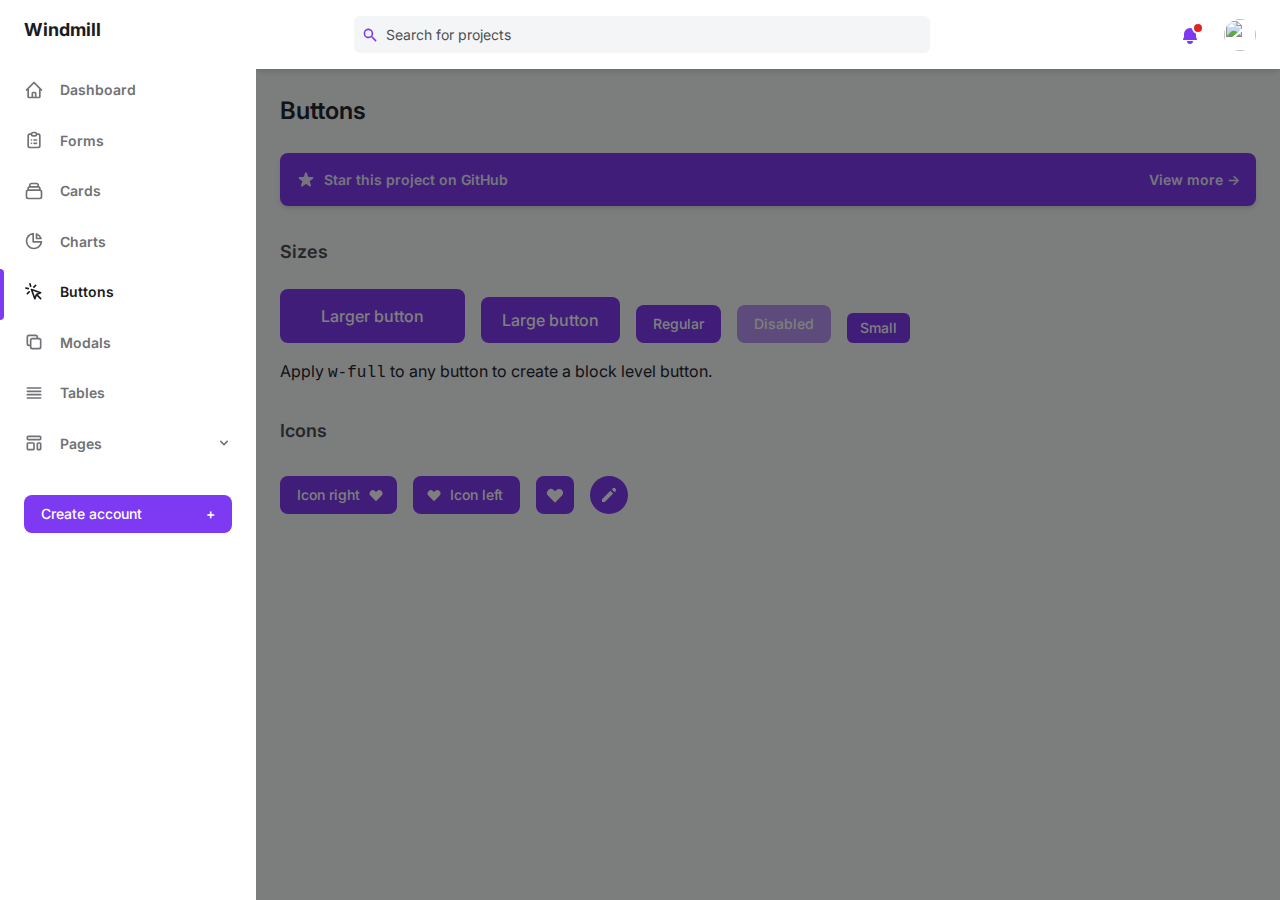
==== buttons.html @ d5152265 "adicionando template 2ª plataforma" ====
<!DOCTYPE html>
<html :class="{ 'theme-dark': dark }" x-data="data()" lang="en">
  <head>
    <meta charset="UTF-8" />
    <meta name="viewport" content="width=device-width, initial-scale=1.0" />
    <title>Buttons - Windmill Dashboard</title>
    <link
      href="https://fonts.googleapis.com/css2?family=Inter:wght@400;500;600;700;800&display=swap"
      rel="stylesheet"
    />
    <link rel="stylesheet" href="./assets/css/tailwind.output.css" />
    <script
      src="https://cdn.jsdelivr.net/gh/alpinejs/alpine@v2.x.x/dist/alpine.min.js"
      defer
    ></script>
    <script src="./assets/js/init-alpine.js"></script>
  </head>
  <body>
    <div
      class="flex h-screen bg-gray-50 dark:bg-gray-900"
      :class="{ 'overflow-hidden': isSideMenuOpen}"
    >
      <!-- Desktop sidebar -->
      <aside
        class="z-20 flex-shrink-0 hidden w-64 overflow-y-auto bg-white dark:bg-gray-800 md:block"
      >
        <div class="py-4 text-gray-500 dark:text-gray-400">
          <a
            class="ml-6 text-lg font-bold text-gray-800 dark:text-gray-200"
            href="#"
          >
            Windmill
          </a>
          <ul class="mt-6">
            <li class="relative px-6 py-3">
              <a
                class="inline-flex items-center w-full text-sm font-semibold transition-colors duration-150 hover:text-gray-800 dark:hover:text-gray-200"
                href="index.html"
              >
                <svg
                  class="w-5 h-5"
                  aria-hidden="true"
                  fill="none"
                  stroke-linecap="round"
                  stroke-linejoin="round"
                  stroke-width="2"
                  viewBox="0 0 24 24"
                  stroke="currentColor"
                >
                  <path
                    d="M3 12l2-2m0 0l7-7 7 7M5 10v10a1 1 0 001 1h3m10-11l2 2m-2-2v10a1 1 0 01-1 1h-3m-6 0a1 1 0 001-1v-4a1 1 0 011-1h2a1 1 0 011 1v4a1 1 0 001 1m-6 0h6"
                  ></path>
                </svg>
                <span class="ml-4">Dashboard</span>
              </a>
            </li>
          </ul>
          <ul>
            <li class="relative px-6 py-3">
              <a
                class="inline-flex items-center w-full text-sm font-semibold transition-colors duration-150 hover:text-gray-800 dark:hover:text-gray-200"
                href="forms.html"
              >
                <svg
                  class="w-5 h-5"
                  aria-hidden="true"
                  fill="none"
                  stroke-linecap="round"
                  stroke-linejoin="round"
                  stroke-width="2"
                  viewBox="0 0 24 24"
                  stroke="currentColor"
                >
                  <path
                    d="M9 5H7a2 2 0 00-2 2v12a2 2 0 002 2h10a2 2 0 002-2V7a2 2 0 00-2-2h-2M9 5a2 2 0 002 2h2a2 2 0 002-2M9 5a2 2 0 012-2h2a2 2 0 012 2m-3 7h3m-3 4h3m-6-4h.01M9 16h.01"
                  ></path>
                </svg>
                <span class="ml-4">Forms</span>
              </a>
            </li>
            <li class="relative px-6 py-3">
              <a
                class="inline-flex items-center w-full text-sm font-semibold transition-colors duration-150 hover:text-gray-800 dark:hover:text-gray-200"
                href="cards.html"
              >
                <svg
                  class="w-5 h-5"
                  aria-hidden="true"
                  fill="none"
                  stroke-linecap="round"
                  stroke-linejoin="round"
                  stroke-width="2"
                  viewBox="0 0 24 24"
                  stroke="currentColor"
                >
                  <path
                    d="M19 11H5m14 0a2 2 0 012 2v6a2 2 0 01-2 2H5a2 2 0 01-2-2v-6a2 2 0 012-2m14 0V9a2 2 0 00-2-2M5 11V9a2 2 0 012-2m0 0V5a2 2 0 012-2h6a2 2 0 012 2v2M7 7h10"
                  ></path>
                </svg>
                <span class="ml-4">Cards</span>
              </a>
            </li>
            <li class="relative px-6 py-3">
              <a
                class="inline-flex items-center w-full text-sm font-semibold transition-colors duration-150 hover:text-gray-800 dark:hover:text-gray-200"
                href="charts.html"
              >
                <svg
                  class="w-5 h-5"
                  aria-hidden="true"
                  fill="none"
                  stroke-linecap="round"
                  stroke-linejoin="round"
                  stroke-width="2"
                  viewBox="0 0 24 24"
                  stroke="currentColor"
                >
                  <path
                    d="M11 3.055A9.001 9.001 0 1020.945 13H11V3.055z"
                  ></path>
                  <path d="M20.488 9H15V3.512A9.025 9.025 0 0120.488 9z"></path>
                </svg>
                <span class="ml-4">Charts</span>
              </a>
            </li>
            <li class="relative px-6 py-3">
              <span
                class="absolute inset-y-0 left-0 w-1 bg-purple-600 rounded-tr-lg rounded-br-lg"
                aria-hidden="true"
              ></span>
              <a
                class="inline-flex items-center w-full text-sm font-semibold text-gray-800 transition-colors duration-150 hover:text-gray-800 dark:hover:text-gray-200 dark:text-gray-100"
                href="buttons.html"
              >
                <svg
                  class="w-5 h-5"
                  aria-hidden="true"
                  fill="none"
                  stroke-linecap="round"
                  stroke-linejoin="round"
                  stroke-width="2"
                  viewBox="0 0 24 24"
                  stroke="currentColor"
                >
                  <path
                    d="M15 15l-2 5L9 9l11 4-5 2zm0 0l5 5M7.188 2.239l.777 2.897M5.136 7.965l-2.898-.777M13.95 4.05l-2.122 2.122m-5.657 5.656l-2.12 2.122"
                  ></path>
                </svg>
                <span class="ml-4">Buttons</span>
              </a>
            </li>
            <li class="relative px-6 py-3">
              <a
                class="inline-flex items-center w-full text-sm font-semibold transition-colors duration-150 hover:text-gray-800 dark:hover:text-gray-200"
                href="modals.html"
              >
                <svg
                  class="w-5 h-5"
                  aria-hidden="true"
                  fill="none"
                  stroke-linecap="round"
                  stroke-linejoin="round"
                  stroke-width="2"
                  viewBox="0 0 24 24"
                  stroke="currentColor"
                >
                  <path
                    d="M8 16H6a2 2 0 01-2-2V6a2 2 0 012-2h8a2 2 0 012 2v2m-6 12h8a2 2 0 002-2v-8a2 2 0 00-2-2h-8a2 2 0 00-2 2v8a2 2 0 002 2z"
                  ></path>
                </svg>
                <span class="ml-4">Modals</span>
              </a>
            </li>
            <li class="relative px-6 py-3">
              <a
                class="inline-flex items-center w-full text-sm font-semibold transition-colors duration-150 hover:text-gray-800 dark:hover:text-gray-200"
                href="tables.html"
              >
                <svg
                  class="w-5 h-5"
                  aria-hidden="true"
                  fill="none"
                  stroke-linecap="round"
                  stroke-linejoin="round"
                  stroke-width="2"
                  viewBox="0 0 24 24"
                  stroke="currentColor"
                >
                  <path d="M4 6h16M4 10h16M4 14h16M4 18h16"></path>
                </svg>
                <span class="ml-4">Tables</span>
              </a>
            </li>
            <li class="relative px-6 py-3">
              <button
                class="inline-flex items-center justify-between w-full text-sm font-semibold transition-colors duration-150 hover:text-gray-800 dark:hover:text-gray-200"
                @click="togglePagesMenu"
                aria-haspopup="true"
              >
                <span class="inline-flex items-center">
                  <svg
                    class="w-5 h-5"
                    aria-hidden="true"
                    fill="none"
                    stroke-linecap="round"
                    stroke-linejoin="round"
                    stroke-width="2"
                    viewBox="0 0 24 24"
                    stroke="currentColor"
                  >
                    <path
                      d="M4 5a1 1 0 011-1h14a1 1 0 011 1v2a1 1 0 01-1 1H5a1 1 0 01-1-1V5zM4 13a1 1 0 011-1h6a1 1 0 011 1v6a1 1 0 01-1 1H5a1 1 0 01-1-1v-6zM16 13a1 1 0 011-1h2a1 1 0 011 1v6a1 1 0 01-1 1h-2a1 1 0 01-1-1v-6z"
                    ></path>
                  </svg>
                  <span class="ml-4">Pages</span>
                </span>
                <svg
                  class="w-4 h-4"
                  aria-hidden="true"
                  fill="currentColor"
                  viewBox="0 0 20 20"
                >
                  <path
                    fill-rule="evenodd"
                    d="M5.293 7.293a1 1 0 011.414 0L10 10.586l3.293-3.293a1 1 0 111.414 1.414l-4 4a1 1 0 01-1.414 0l-4-4a1 1 0 010-1.414z"
                    clip-rule="evenodd"
                  ></path>
                </svg>
              </button>
              <template x-if="isPagesMenuOpen">
                <ul
                  x-transition:enter="transition-all ease-in-out duration-300"
                  x-transition:enter-start="opacity-25 max-h-0"
                  x-transition:enter-end="opacity-100 max-h-xl"
                  x-transition:leave="transition-all ease-in-out duration-300"
                  x-transition:leave-start="opacity-100 max-h-xl"
                  x-transition:leave-end="opacity-0 max-h-0"
                  class="p-2 mt-2 space-y-2 overflow-hidden text-sm font-medium text-gray-500 rounded-md shadow-inner bg-gray-50 dark:text-gray-400 dark:bg-gray-900"
                  aria-label="submenu"
                >
                  <li
                    class="px-2 py-1 transition-colors duration-150 hover:text-gray-800 dark:hover:text-gray-200"
                  >
                    <a class="w-full" href="pages/login.html">Login</a>
                  </li>
                  <li
                    class="px-2 py-1 transition-colors duration-150 hover:text-gray-800 dark:hover:text-gray-200"
                  >
                    <a class="w-full" href="pages/create-account.html">
                      Create account
                    </a>
                  </li>
                  <li
                    class="px-2 py-1 transition-colors duration-150 hover:text-gray-800 dark:hover:text-gray-200"
                  >
                    <a class="w-full" href="pages/forgot-password.html">
                      Forgot password
                    </a>
                  </li>
                  <li
                    class="px-2 py-1 transition-colors duration-150 hover:text-gray-800 dark:hover:text-gray-200"
                  >
                    <a class="w-full" href="pages/404.html">404</a>
                  </li>
                  <li
                    class="px-2 py-1 transition-colors duration-150 hover:text-gray-800 dark:hover:text-gray-200"
                  >
                    <a class="w-full" href="pages/blank.html">Blank</a>
                  </li>
                </ul>
              </template>
            </li>
          </ul>
          <div class="px-6 my-6">
            <button
              class="flex items-center justify-between w-full px-4 py-2 text-sm font-medium leading-5 text-white transition-colors duration-150 bg-purple-600 border border-transparent rounded-lg active:bg-purple-600 hover:bg-purple-700 focus:outline-none focus:shadow-outline-purple"
            >
              Create account
              <span class="ml-2" aria-hidden="true">+</span>
            </button>
          </div>
        </div>
      </aside>
      <!-- Mobile sidebar -->
      <!-- Backdrop -->
      <div
        x-show="isSideMenuOpen"
        x-transition:enter="transition ease-in-out duration-150"
        x-transition:enter-start="opacity-0"
        x-transition:enter-end="opacity-100"
        x-transition:leave="transition ease-in-out duration-150"
        x-transition:leave-start="opacity-100"
        x-transition:leave-end="opacity-0"
        class="fixed inset-0 z-10 flex items-end bg-black bg-opacity-50 sm:items-center sm:justify-center"
      ></div>
      <aside
        class="fixed inset-y-0 z-20 flex-shrink-0 w-64 mt-16 overflow-y-auto bg-white dark:bg-gray-800 md:hidden"
        x-show="isSideMenuOpen"
        x-transition:enter="transition ease-in-out duration-150"
        x-transition:enter-start="opacity-0 transform -translate-x-20"
        x-transition:enter-end="opacity-100"
        x-transition:leave="transition ease-in-out duration-150"
        x-transition:leave-start="opacity-100"
        x-transition:leave-end="opacity-0 transform -translate-x-20"
        @click.away="closeSideMenu"
        @keydown.escape="closeSideMenu"
      >
        <div class="py-4 text-gray-500 dark:text-gray-400">
          <a
            class="ml-6 text-lg font-bold text-gray-800 dark:text-gray-200"
            href="#"
          >
            Windmill
          </a>
          <ul class="mt-6">
            <li class="relative px-6 py-3">
              <a
                class="inline-flex items-center w-full text-sm font-semibold transition-colors duration-150 hover:text-gray-800 dark:hover:text-gray-200"
                href="index.html"
              >
                <svg
                  class="w-5 h-5"
                  aria-hidden="true"
                  fill="none"
                  stroke-linecap="round"
                  stroke-linejoin="round"
                  stroke-width="2"
                  viewBox="0 0 24 24"
                  stroke="currentColor"
                >
                  <path
                    d="M3 12l2-2m0 0l7-7 7 7M5 10v10a1 1 0 001 1h3m10-11l2 2m-2-2v10a1 1 0 01-1 1h-3m-6 0a1 1 0 001-1v-4a1 1 0 011-1h2a1 1 0 011 1v4a1 1 0 001 1m-6 0h6"
                  ></path>
                </svg>
                <span class="ml-4">Dashboard</span>
              </a>
            </li>
          </ul>
          <ul>
            <li class="relative px-6 py-3">
              <a
                class="inline-flex items-center w-full text-sm font-semibold transition-colors duration-150 hover:text-gray-800 dark:hover:text-gray-200"
                href="forms.html"
              >
                <svg
                  class="w-5 h-5"
                  aria-hidden="true"
                  fill="none"
                  stroke-linecap="round"
                  stroke-linejoin="round"
                  stroke-width="2"
                  viewBox="0 0 24 24"
                  stroke="currentColor"
                >
                  <path
                    d="M9 5H7a2 2 0 00-2 2v12a2 2 0 002 2h10a2 2 0 002-2V7a2 2 0 00-2-2h-2M9 5a2 2 0 002 2h2a2 2 0 002-2M9 5a2 2 0 012-2h2a2 2 0 012 2m-3 7h3m-3 4h3m-6-4h.01M9 16h.01"
                  ></path>
                </svg>
                <span class="ml-4">Forms</span>
              </a>
            </li>
            <li class="relative px-6 py-3">
              <a
                class="inline-flex items-center w-full text-sm font-semibold transition-colors duration-150 hover:text-gray-800 dark:hover:text-gray-200"
                href="cards.html"
              >
                <svg
                  class="w-5 h-5"
                  aria-hidden="true"
                  fill="none"
                  stroke-linecap="round"
                  stroke-linejoin="round"
                  stroke-width="2"
                  viewBox="0 0 24 24"
                  stroke="currentColor"
                >
                  <path
                    d="M19 11H5m14 0a2 2 0 012 2v6a2 2 0 01-2 2H5a2 2 0 01-2-2v-6a2 2 0 012-2m14 0V9a2 2 0 00-2-2M5 11V9a2 2 0 012-2m0 0V5a2 2 0 012-2h6a2 2 0 012 2v2M7 7h10"
                  ></path>
                </svg>
                <span class="ml-4">Cards</span>
              </a>
            </li>
            <li class="relative px-6 py-3">
              <a
                class="inline-flex items-center w-full text-sm font-semibold transition-colors duration-150 hover:text-gray-800 dark:hover:text-gray-200"
                href="charts.html"
              >
                <svg
                  class="w-5 h-5"
                  aria-hidden="true"
                  fill="none"
                  stroke-linecap="round"
                  stroke-linejoin="round"
                  stroke-width="2"
                  viewBox="0 0 24 24"
                  stroke="currentColor"
                >
                  <path
                    d="M11 3.055A9.001 9.001 0 1020.945 13H11V3.055z"
                  ></path>
                  <path d="M20.488 9H15V3.512A9.025 9.025 0 0120.488 9z"></path>
                </svg>
                <span class="ml-4">Charts</span>
              </a>
            </li>
            <li class="relative px-6 py-3">
              <span
                class="absolute inset-y-0 left-0 w-1 bg-purple-600 rounded-tr-lg rounded-br-lg"
                aria-hidden="true"
              ></span>
              <a
                class="inline-flex items-center w-full text-sm font-semibold text-gray-800 transition-colors duration-150 hover:text-gray-800 dark:hover:text-gray-200 dark:text-gray-100"
                href="buttons.html"
              >
                <svg
                  class="w-5 h-5"
                  aria-hidden="true"
                  fill="none"
                  stroke-linecap="round"
                  stroke-linejoin="round"
                  stroke-width="2"
                  viewBox="0 0 24 24"
                  stroke="currentColor"
                >
                  <path
                    d="M15 15l-2 5L9 9l11 4-5 2zm0 0l5 5M7.188 2.239l.777 2.897M5.136 7.965l-2.898-.777M13.95 4.05l-2.122 2.122m-5.657 5.656l-2.12 2.122"
                  ></path>
                </svg>
                <span class="ml-4">Buttons</span>
              </a>
            </li>
            <li class="relative px-6 py-3">
              <a
                class="inline-flex items-center w-full text-sm font-semibold transition-colors duration-150 hover:text-gray-800 dark:hover:text-gray-200"
                href="modals.html"
              >
                <svg
                  class="w-5 h-5"
                  aria-hidden="true"
                  fill="none"
                  stroke-linecap="round"
                  stroke-linejoin="round"
                  stroke-width="2"
                  viewBox="0 0 24 24"
                  stroke="currentColor"
                >
                  <path
                    d="M8 16H6a2 2 0 01-2-2V6a2 2 0 012-2h8a2 2 0 012 2v2m-6 12h8a2 2 0 002-2v-8a2 2 0 00-2-2h-8a2 2 0 00-2 2v8a2 2 0 002 2z"
                  ></path>
                </svg>
                <span class="ml-4">Modals</span>
              </a>
            </li>
            <li class="relative px-6 py-3">
              <a
                class="inline-flex items-center w-full text-sm font-semibold transition-colors duration-150 hover:text-gray-800 dark:hover:text-gray-200"
                href="tables.html"
              >
                <svg
                  class="w-5 h-5"
                  aria-hidden="true"
                  fill="none"
                  stroke-linecap="round"
                  stroke-linejoin="round"
                  stroke-width="2"
                  viewBox="0 0 24 24"
                  stroke="currentColor"
                >
                  <path d="M4 6h16M4 10h16M4 14h16M4 18h16"></path>
                </svg>
                <span class="ml-4">Tables</span>
              </a>
            </li>
            <li class="relative px-6 py-3">
              <button
                class="inline-flex items-center justify-between w-full text-sm font-semibold transition-colors duration-150 hover:text-gray-800 dark:hover:text-gray-200"
                @click="togglePagesMenu"
                aria-haspopup="true"
              >
                <span class="inline-flex items-center">
                  <svg
                    class="w-5 h-5"
                    aria-hidden="true"
                    fill="none"
                    stroke-linecap="round"
                    stroke-linejoin="round"
                    stroke-width="2"
                    viewBox="0 0 24 24"
                    stroke="currentColor"
                  >
                    <path
                      d="M4 5a1 1 0 011-1h14a1 1 0 011 1v2a1 1 0 01-1 1H5a1 1 0 01-1-1V5zM4 13a1 1 0 011-1h6a1 1 0 011 1v6a1 1 0 01-1 1H5a1 1 0 01-1-1v-6zM16 13a1 1 0 011-1h2a1 1 0 011 1v6a1 1 0 01-1 1h-2a1 1 0 01-1-1v-6z"
                    ></path>
                  </svg>
                  <span class="ml-4">Pages</span>
                </span>
                <svg
                  class="w-4 h-4"
                  aria-hidden="true"
                  fill="currentColor"
                  viewBox="0 0 20 20"
                >
                  <path
                    fill-rule="evenodd"
                    d="M5.293 7.293a1 1 0 011.414 0L10 10.586l3.293-3.293a1 1 0 111.414 1.414l-4 4a1 1 0 01-1.414 0l-4-4a1 1 0 010-1.414z"
                    clip-rule="evenodd"
                  ></path>
                </svg>
              </button>
              <template x-if="isPagesMenuOpen">
                <ul
                  x-transition:enter="transition-all ease-in-out duration-300"
                  x-transition:enter-start="opacity-25 max-h-0"
                  x-transition:enter-end="opacity-100 max-h-xl"
                  x-transition:leave="transition-all ease-in-out duration-300"
                  x-transition:leave-start="opacity-100 max-h-xl"
                  x-transition:leave-end="opacity-0 max-h-0"
                  class="p-2 mt-2 space-y-2 overflow-hidden text-sm font-medium text-gray-500 rounded-md shadow-inner bg-gray-50 dark:text-gray-400 dark:bg-gray-900"
                  aria-label="submenu"
                >
                  <li
                    class="px-2 py-1 transition-colors duration-150 hover:text-gray-800 dark:hover:text-gray-200"
                  >
                    <a class="w-full" href="pages/login.html">Login</a>
                  </li>
                  <li
                    class="px-2 py-1 transition-colors duration-150 hover:text-gray-800 dark:hover:text-gray-200"
                  >
                    <a class="w-full" href="pages/create-account.html">
                      Create account
                    </a>
                  </li>
                  <li
                    class="px-2 py-1 transition-colors duration-150 hover:text-gray-800 dark:hover:text-gray-200"
                  >
                    <a class="w-full" href="pages/forgot-password.html">
                      Forgot password
                    </a>
                  </li>
                  <li
                    class="px-2 py-1 transition-colors duration-150 hover:text-gray-800 dark:hover:text-gray-200"
                  >
                    <a class="w-full" href="pages/404.html">404</a>
                  </li>
                  <li
                    class="px-2 py-1 transition-colors duration-150 hover:text-gray-800 dark:hover:text-gray-200"
                  >
                    <a class="w-full" href="pages/blank.html">Blank</a>
                  </li>
                </ul>
              </template>
            </li>
          </ul>
          <div class="px-6 my-6">
            <button
              class="flex items-center justify-between px-4 py-2 text-sm font-medium leading-5 text-white transition-colors duration-150 bg-purple-600 border border-transparent rounded-lg active:bg-purple-600 hover:bg-purple-700 focus:outline-none focus:shadow-outline-purple"
            >
              Create account
              <span class="ml-2" aria-hidden="true">+</span>
            </button>
          </div>
        </div>
      </aside>
      <div class="flex flex-col flex-1">
        <header class="z-10 py-4 bg-white shadow-md dark:bg-gray-800">
          <div
            class="container flex items-center justify-between h-full px-6 mx-auto text-purple-600 dark:text-purple-300"
          >
            <!-- Mobile hamburger -->
            <button
              class="p-1 mr-5 -ml-1 rounded-md md:hidden focus:outline-none focus:shadow-outline-purple"
              @click="toggleSideMenu"
              aria-label="Menu"
            >
              <svg
                class="w-6 h-6"
                aria-hidden="true"
                fill="currentColor"
                viewBox="0 0 20 20"
              >
                <path
                  fill-rule="evenodd"
                  d="M3 5a1 1 0 011-1h12a1 1 0 110 2H4a1 1 0 01-1-1zM3 10a1 1 0 011-1h12a1 1 0 110 2H4a1 1 0 01-1-1zM3 15a1 1 0 011-1h12a1 1 0 110 2H4a1 1 0 01-1-1z"
                  clip-rule="evenodd"
                ></path>
              </svg>
            </button>
            <!-- Search input -->
            <div class="flex justify-center flex-1 lg:mr-32">
              <div
                class="relative w-full max-w-xl mr-6 focus-within:text-purple-500"
              >
                <div class="absolute inset-y-0 flex items-center pl-2">
                  <svg
                    class="w-4 h-4"
                    aria-hidden="true"
                    fill="currentColor"
                    viewBox="0 0 20 20"
                  >
                    <path
                      fill-rule="evenodd"
                      d="M8 4a4 4 0 100 8 4 4 0 000-8zM2 8a6 6 0 1110.89 3.476l4.817 4.817a1 1 0 01-1.414 1.414l-4.816-4.816A6 6 0 012 8z"
                      clip-rule="evenodd"
                    ></path>
                  </svg>
                </div>
                <input
                  class="w-full pl-8 pr-2 text-sm text-gray-700 placeholder-gray-600 bg-gray-100 border-0 rounded-md dark:placeholder-gray-500 dark:focus:shadow-outline-gray dark:focus:placeholder-gray-600 dark:bg-gray-700 dark:text-gray-200 focus:placeholder-gray-500 focus:bg-white focus:border-purple-300 focus:outline-none focus:shadow-outline-purple form-input"
                  type="text"
                  placeholder="Search for projects"
                  aria-label="Search"
                />
              </div>
            </div>
            <ul class="flex items-center flex-shrink-0 space-x-6">
              <!-- Theme toggler -->
              <li class="flex">
                <button
                  class="rounded-md focus:outline-none focus:shadow-outline-purple"
                  @click="toggleTheme"
                  aria-label="Toggle color mode"
                >
                  <template x-if="!dark">
                    <svg
                      class="w-5 h-5"
                      aria-hidden="true"
                      fill="currentColor"
                      viewBox="0 0 20 20"
                    >
                      <path
                        d="M17.293 13.293A8 8 0 016.707 2.707a8.001 8.001 0 1010.586 10.586z"
                      ></path>
                    </svg>
                  </template>
                  <template x-if="dark">
                    <svg
                      class="w-5 h-5"
                      aria-hidden="true"
                      fill="currentColor"
                      viewBox="0 0 20 20"
                    >
                      <path
                        fill-rule="evenodd"
                        d="M10 2a1 1 0 011 1v1a1 1 0 11-2 0V3a1 1 0 011-1zm4 8a4 4 0 11-8 0 4 4 0 018 0zm-.464 4.95l.707.707a1 1 0 001.414-1.414l-.707-.707a1 1 0 00-1.414 1.414zm2.12-10.607a1 1 0 010 1.414l-.706.707a1 1 0 11-1.414-1.414l.707-.707a1 1 0 011.414 0zM17 11a1 1 0 100-2h-1a1 1 0 100 2h1zm-7 4a1 1 0 011 1v1a1 1 0 11-2 0v-1a1 1 0 011-1zM5.05 6.464A1 1 0 106.465 5.05l-.708-.707a1 1 0 00-1.414 1.414l.707.707zm1.414 8.486l-.707.707a1 1 0 01-1.414-1.414l.707-.707a1 1 0 011.414 1.414zM4 11a1 1 0 100-2H3a1 1 0 000 2h1z"
                        clip-rule="evenodd"
                      ></path>
                    </svg>
                  </template>
                </button>
              </li>
              <!-- Notifications menu -->
              <li class="relative">
                <button
                  class="relative align-middle rounded-md focus:outline-none focus:shadow-outline-purple"
                  @click="toggleNotificationsMenu"
                  @keydown.escape="closeNotificationsMenu"
                  aria-label="Notifications"
                  aria-haspopup="true"
                >
                  <svg
                    class="w-5 h-5"
                    aria-hidden="true"
                    fill="currentColor"
                    viewBox="0 0 20 20"
                  >
                    <path
                      d="M10 2a6 6 0 00-6 6v3.586l-.707.707A1 1 0 004 14h12a1 1 0 00.707-1.707L16 11.586V8a6 6 0 00-6-6zM10 18a3 3 0 01-3-3h6a3 3 0 01-3 3z"
                    ></path>
                  </svg>
                  <!-- Notification badge -->
                  <span
                    aria-hidden="true"
                    class="absolute top-0 right-0 inline-block w-3 h-3 transform translate-x-1 -translate-y-1 bg-red-600 border-2 border-white rounded-full dark:border-gray-800"
                  ></span>
                </button>
                <template x-if="isNotificationsMenuOpen">
                  <ul
                    x-transition:leave="transition ease-in duration-150"
                    x-transition:leave-start="opacity-100"
                    x-transition:leave-end="opacity-0"
                    @click.away="closeNotificationsMenu"
                    @keydown.escape="closeNotificationsMenu"
                    class="absolute right-0 w-56 p-2 mt-2 space-y-2 text-gray-600 bg-white border border-gray-100 rounded-md shadow-md dark:text-gray-300 dark:border-gray-700 dark:bg-gray-700"
                    aria-label="submenu"
                  >
                    <li class="flex">
                      <a
                        class="inline-flex items-center justify-between w-full px-2 py-1 text-sm font-semibold transition-colors duration-150 rounded-md hover:bg-gray-100 hover:text-gray-800 dark:hover:bg-gray-800 dark:hover:text-gray-200"
                        href="#"
                      >
                        <span>Messages</span>
                        <span
                          class="inline-flex items-center justify-center px-2 py-1 text-xs font-bold leading-none text-red-600 bg-red-100 rounded-full dark:text-red-100 dark:bg-red-600"
                        >
                          13
                        </span>
                      </a>
                    </li>
                    <li class="flex">
                      <a
                        class="inline-flex items-center justify-between w-full px-2 py-1 text-sm font-semibold transition-colors duration-150 rounded-md hover:bg-gray-100 hover:text-gray-800 dark:hover:bg-gray-800 dark:hover:text-gray-200"
                        href="#"
                      >
                        <span>Sales</span>
                        <span
                          class="inline-flex items-center justify-center px-2 py-1 text-xs font-bold leading-none text-red-600 bg-red-100 rounded-full dark:text-red-100 dark:bg-red-600"
                        >
                          2
                        </span>
                      </a>
                    </li>
                    <li class="flex">
                      <a
                        class="inline-flex items-center justify-between w-full px-2 py-1 text-sm font-semibold transition-colors duration-150 rounded-md hover:bg-gray-100 hover:text-gray-800 dark:hover:bg-gray-800 dark:hover:text-gray-200"
                        href="#"
                      >
                        <span>Alerts</span>
                      </a>
                    </li>
                  </ul>
                </template>
              </li>
              <!-- Profile menu -->
              <li class="relative">
                <button
                  class="align-middle rounded-full focus:shadow-outline-purple focus:outline-none"
                  @click="toggleProfileMenu"
                  @keydown.escape="closeProfileMenu"
                  aria-label="Account"
                  aria-haspopup="true"
                >
                  <img
                    class="object-cover w-8 h-8 rounded-full"
                    src="https://images.unsplash.com/photo-1502378735452-bc7d86632805?ixlib=rb-0.3.5&q=80&fm=jpg&crop=entropy&cs=tinysrgb&w=200&fit=max&s=aa3a807e1bbdfd4364d1f449eaa96d82"
                    alt=""
                    aria-hidden="true"
                  />
                </button>
                <template x-if="isProfileMenuOpen">
                  <ul
                    x-transition:leave="transition ease-in duration-150"
                    x-transition:leave-start="opacity-100"
                    x-transition:leave-end="opacity-0"
                    @click.away="closeProfileMenu"
                    @keydown.escape="closeProfileMenu"
                    class="absolute right-0 w-56 p-2 mt-2 space-y-2 text-gray-600 bg-white border border-gray-100 rounded-md shadow-md dark:border-gray-700 dark:text-gray-300 dark:bg-gray-700"
                    aria-label="submenu"
                  >
                    <li class="flex">
                      <a
                        class="inline-flex items-center w-full px-2 py-1 text-sm font-semibold transition-colors duration-150 rounded-md hover:bg-gray-100 hover:text-gray-800 dark:hover:bg-gray-800 dark:hover:text-gray-200"
                        href="#"
                      >
                        <svg
                          class="w-4 h-4 mr-3"
                          aria-hidden="true"
                          fill="none"
                          stroke-linecap="round"
                          stroke-linejoin="round"
                          stroke-width="2"
                          viewBox="0 0 24 24"
                          stroke="currentColor"
                        >
                          <path
                            d="M16 7a4 4 0 11-8 0 4 4 0 018 0zM12 14a7 7 0 00-7 7h14a7 7 0 00-7-7z"
                          ></path>
                        </svg>
                        <span>Profile</span>
                      </a>
                    </li>
                    <li class="flex">
                      <a
                        class="inline-flex items-center w-full px-2 py-1 text-sm font-semibold transition-colors duration-150 rounded-md hover:bg-gray-100 hover:text-gray-800 dark:hover:bg-gray-800 dark:hover:text-gray-200"
                        href="#"
                      >
                        <svg
                          class="w-4 h-4 mr-3"
                          aria-hidden="true"
                          fill="none"
                          stroke-linecap="round"
                          stroke-linejoin="round"
                          stroke-width="2"
                          viewBox="0 0 24 24"
                          stroke="currentColor"
                        >
                          <path
                            d="M10.325 4.317c.426-1.756 2.924-1.756 3.35 0a1.724 1.724 0 002.573 1.066c1.543-.94 3.31.826 2.37 2.37a1.724 1.724 0 001.065 2.572c1.756.426 1.756 2.924 0 3.35a1.724 1.724 0 00-1.066 2.573c.94 1.543-.826 3.31-2.37 2.37a1.724 1.724 0 00-2.572 1.065c-.426 1.756-2.924 1.756-3.35 0a1.724 1.724 0 00-2.573-1.066c-1.543.94-3.31-.826-2.37-2.37a1.724 1.724 0 00-1.065-2.572c-1.756-.426-1.756-2.924 0-3.35a1.724 1.724 0 001.066-2.573c-.94-1.543.826-3.31 2.37-2.37.996.608 2.296.07 2.572-1.065z"
                          ></path>
                          <path d="M15 12a3 3 0 11-6 0 3 3 0 016 0z"></path>
                        </svg>
                        <span>Settings</span>
                      </a>
                    </li>
                    <li class="flex">
                      <a
                        class="inline-flex items-center w-full px-2 py-1 text-sm font-semibold transition-colors duration-150 rounded-md hover:bg-gray-100 hover:text-gray-800 dark:hover:bg-gray-800 dark:hover:text-gray-200"
                        href="#"
                      >
                        <svg
                          class="w-4 h-4 mr-3"
                          aria-hidden="true"
                          fill="none"
                          stroke-linecap="round"
                          stroke-linejoin="round"
                          stroke-width="2"
                          viewBox="0 0 24 24"
                          stroke="currentColor"
                        >
                          <path
                            d="M11 16l-4-4m0 0l4-4m-4 4h14m-5 4v1a3 3 0 01-3 3H6a3 3 0 01-3-3V7a3 3 0 013-3h7a3 3 0 013 3v1"
                          ></path>
                        </svg>
                        <span>Log out</span>
                      </a>
                    </li>
                  </ul>
                </template>
              </li>
            </ul>
          </div>
        </header>
        <main class="h-full overflow-y-auto">
          <div class="container grid px-6 mx-auto">
            <h2
              class="my-6 text-2xl font-semibold text-gray-700 dark:text-gray-200"
            >
              Buttons
            </h2>
            <!-- CTA -->
            <a
              class="flex items-center justify-between p-4 mb-8 text-sm font-semibold text-purple-100 bg-purple-600 rounded-lg shadow-md focus:outline-none focus:shadow-outline-purple"
              href="https://github.com/estevanmaito/windmill-dashboard"
            >
              <div class="flex items-center">
                <svg
                  class="w-5 h-5 mr-2"
                  fill="currentColor"
                  viewBox="0 0 20 20"
                >
                  <path
                    d="M9.049 2.927c.3-.921 1.603-.921 1.902 0l1.07 3.292a1 1 0 00.95.69h3.462c.969 0 1.371 1.24.588 1.81l-2.8 2.034a1 1 0 00-.364 1.118l1.07 3.292c.3.921-.755 1.688-1.54 1.118l-2.8-2.034a1 1 0 00-1.175 0l-2.8 2.034c-.784.57-1.838-.197-1.539-1.118l1.07-3.292a1 1 0 00-.364-1.118L2.98 8.72c-.783-.57-.38-1.81.588-1.81h3.461a1 1 0 00.951-.69l1.07-3.292z"
                  ></path>
                </svg>
                <span>Star this project on GitHub</span>
              </div>
              <span>View more &RightArrow;</span>
            </a>

            <!-- Button sizes -->
            <h4
              class="mb-4 text-lg font-semibold text-gray-600 dark:text-gray-300"
            >
              Sizes
            </h4>
            <div
              class="flex flex-col flex-wrap mb-4 space-y-4 md:flex-row md:items-end md:space-x-4"
            >
              <!-- Divs are used just to display the examples. Use only the button. -->
              <div>
                <button
                  class="px-10 py-4 font-medium leading-5 text-white transition-colors duration-150 bg-purple-600 border border-transparent rounded-lg active:bg-purple-600 hover:bg-purple-700 focus:outline-none focus:shadow-outline-purple"
                >
                  Larger button
                </button>
              </div>

              <!-- Divs are used just to display the examples. Use only the button. -->
              <div>
                <button
                  class="px-5 py-3 font-medium leading-5 text-white transition-colors duration-150 bg-purple-600 border border-transparent rounded-lg active:bg-purple-600 hover:bg-purple-700 focus:outline-none focus:shadow-outline-purple"
                >
                  Large button
                </button>
              </div>

              <!-- Divs are used just to display the examples. Use only the button. -->
              <div>
                <button
                  class="px-4 py-2 text-sm font-medium leading-5 text-white transition-colors duration-150 bg-purple-600 border border-transparent rounded-lg active:bg-purple-600 hover:bg-purple-700 focus:outline-none focus:shadow-outline-purple"
                >
                  Regular
                </button>
              </div>

              <!-- Divs are used just to display the examples. Use only the button. -->
              <div>
                <!-- For disabled buttons ADD these classes: 
                  opacity-50 cursor-not-allowed

                  And REMOVE these classes:
                  active:bg-purple-600 hover:bg-purple-700 focus:shadow-outline-purple
                -->
                <button
                  class="px-4 py-2 text-sm font-medium leading-5 text-white transition-colors duration-150 bg-purple-600 border border-transparent rounded-lg opacity-50 cursor-not-allowed focus:outline-none"
                >
                  Disabled
                </button>
              </div>

              <!-- Divs are used just to display the examples. Use only the button. -->
              <div>
                <button
                  class="px-3 py-1 text-sm font-medium leading-5 text-white transition-colors duration-150 bg-purple-600 border border-transparent rounded-md active:bg-purple-600 hover:bg-purple-700 focus:outline-none focus:shadow-outline-purple"
                >
                  Small
                </button>
              </div>
            </div>
            <p class="mb-8 text-gray-700 dark:text-gray-400">
              Apply
              <code>w-full</code>
              to any button to create a block level button.
            </p>

            <!-- Buttons with icons -->
            <h4
              class="mb-4 text-lg font-semibold text-gray-600 dark:text-gray-300"
            >
              Icons
            </h4>
            <div
              class="flex flex-col flex-wrap mb-8 space-y-4 md:flex-row md:items-end md:space-x-4"
            >
              <!-- Divs are used just to display the examples. Use only the button. -->
              <div>
                <button
                  class="flex items-center justify-between px-4 py-2 text-sm font-medium leading-5 text-white transition-colors duration-150 bg-purple-600 border border-transparent rounded-lg active:bg-purple-600 hover:bg-purple-700 focus:outline-none focus:shadow-outline-purple"
                >
                  <span>Icon right</span>
                  <svg
                    class="w-4 h-4 ml-2 -mr-1"
                    fill="currentColor"
                    aria-hidden="true"
                    viewBox="0 0 20 20"
                  >
                    <path
                      d="M3.172 5.172a4 4 0 015.656 0L10 6.343l1.172-1.171a4 4 0 115.656 5.656L10 17.657l-6.828-6.829a4 4 0 010-5.656z"
                      clip-rule="evenodd"
                      fill-rule="evenodd"
                    ></path>
                  </svg>
                </button>
              </div>

              <!-- Divs are used just to display the examples. Use only the button. -->
              <div>
                <button
                  class="flex items-center justify-between px-4 py-2 text-sm font-medium leading-5 text-white transition-colors duration-150 bg-purple-600 border border-transparent rounded-lg active:bg-purple-600 hover:bg-purple-700 focus:outline-none focus:shadow-outline-purple"
                >
                  <svg
                    class="w-4 h-4 mr-2 -ml-1"
                    fill="currentColor"
                    aria-hidden="true"
                    viewBox="0 0 20 20"
                  >
                    <path
                      d="M3.172 5.172a4 4 0 015.656 0L10 6.343l1.172-1.171a4 4 0 115.656 5.656L10 17.657l-6.828-6.829a4 4 0 010-5.656z"
                      clip-rule="evenodd"
                      fill-rule="evenodd"
                    ></path>
                  </svg>
                  <span>Icon left</span>
                </button>
              </div>

              <!-- Divs are used just to display the examples. Use only the button. -->
              <div>
                <button
                  class="flex items-center justify-between px-2 py-2 text-sm font-medium leading-5 text-white transition-colors duration-150 bg-purple-600 border border-transparent rounded-lg active:bg-purple-600 hover:bg-purple-700 focus:outline-none focus:shadow-outline-purple"
                  aria-label="Like"
                >
                  <svg
                    class="w-5 h-5"
                    aria-hidden="true"
                    fill="currentColor"
                    viewBox="0 0 20 20"
                  >
                    <path
                      d="M3.172 5.172a4 4 0 015.656 0L10 6.343l1.172-1.171a4 4 0 115.656 5.656L10 17.657l-6.828-6.829a4 4 0 010-5.656z"
                      clip-rule="evenodd"
                      fill-rule="evenodd"
                    ></path>
                  </svg>
                </button>
              </div>

              <!-- Divs are used just to display the examples. Use only the button. -->
              <div>
                <button
                  class="flex items-center justify-between px-2 py-2 text-sm font-medium leading-5 text-white transition-colors duration-150 bg-purple-600 border border-transparent rounded-full active:bg-purple-600 hover:bg-purple-700 focus:outline-none focus:shadow-outline-purple"
                  aria-label="Edit"
                >
                  <svg
                    class="w-5 h-5"
                    aria-hidden="true"
                    fill="currentColor"
                    viewBox="0 0 20 20"
                  >
                    <path
                      d="M13.586 3.586a2 2 0 112.828 2.828l-.793.793-2.828-2.828.793-.793zM11.379 5.793L3 14.172V17h2.828l8.38-8.379-2.83-2.828z"
                    ></path>
                  </svg>
                </button>
              </div>
            </div>
          </div>
        </main>
      </div>
    </div>
  </body>
</html>
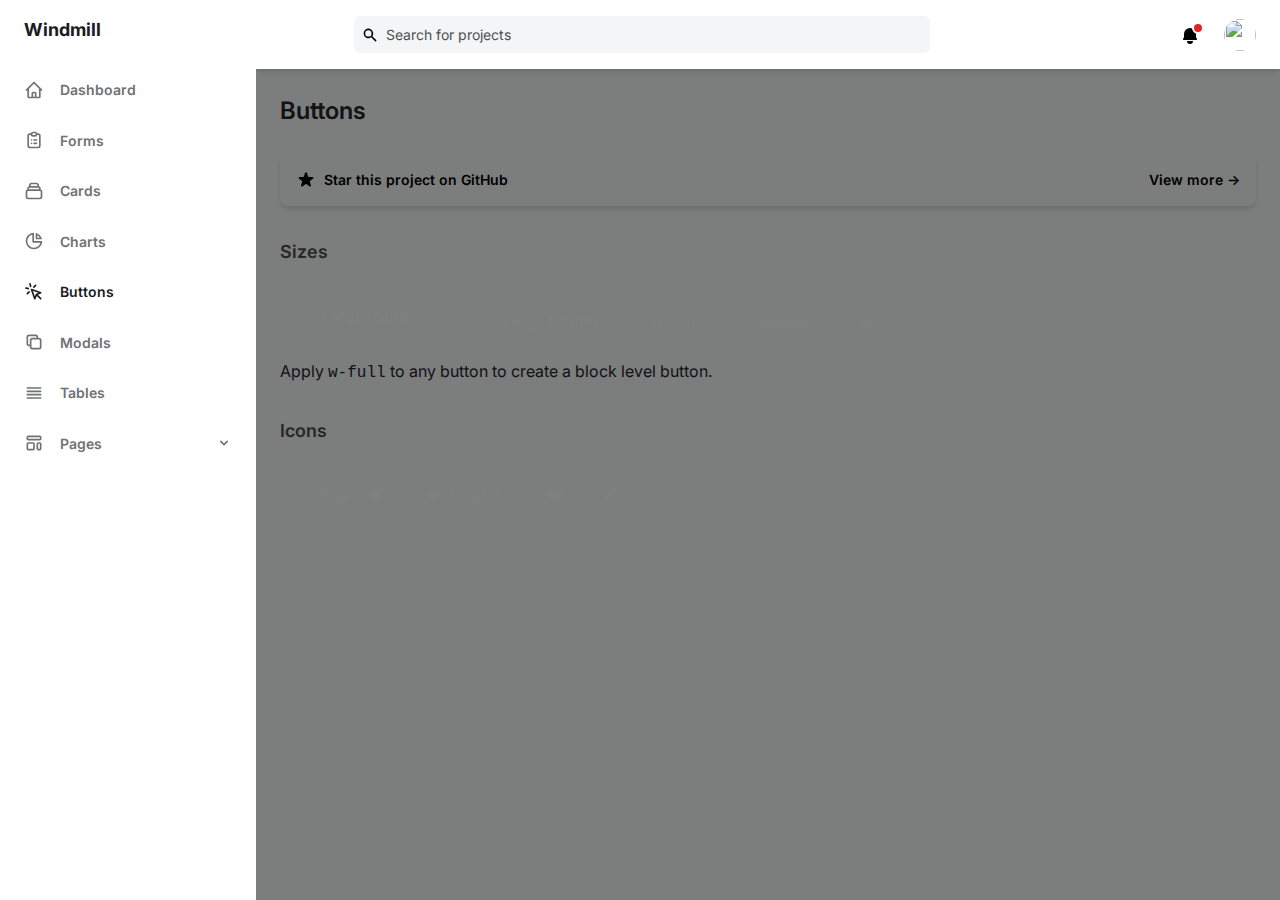
==== commit c50f2be1: "mudando cores" ====
--- a/buttons.html
+++ b/buttons.html
@@ -8,7 +8,7 @@
       href="https://fonts.googleapis.com/css2?family=Inter:wght@400;500;600;700;800&display=swap"
       rel="stylesheet"
     />
-    <link rel="stylesheet" href="./assets/css/tailwind.output.css" />
+    <link rel="stylesheet" href="./assets/css/tailwind.output.css" /><link rel="stylesheet" href="./assets/css/corescustomizadas.css" />
     <script
       src="https://cdn.jsdelivr.net/gh/alpinejs/alpine@v2.x.x/dist/alpine.min.js"
       defer
@@ -125,7 +125,7 @@
             </li>
             <li class="relative px-6 py-3">
               <span
-                class="absolute inset-y-0 left-0 w-1 bg-purple-600 rounded-tr-lg rounded-br-lg"
+                class="absolute inset-y-0 left-0 w-1 bg-verdecoopaf-600 rounded-tr-lg rounded-br-lg"
                 aria-hidden="true"
               ></span>
               <a
@@ -273,7 +273,7 @@
           </ul>
           <div class="px-6 my-6">
             <button
-              class="flex items-center justify-between w-full px-4 py-2 text-sm font-medium leading-5 text-white transition-colors duration-150 bg-purple-600 border border-transparent rounded-lg active:bg-purple-600 hover:bg-purple-700 focus:outline-none focus:shadow-outline-purple"
+              class="flex items-center justify-between w-full px-4 py-2 text-sm font-medium leading-5 text-white transition-colors duration-150 bg-verdecoopaf-600 border border-transparent rounded-lg active:bg-verdecoopaf-600 hover:bg-verdecoopaf-700 focus:outline-none focus:shadow-outline-verdecoopaf"
             >
               Create account
               <span class="ml-2" aria-hidden="true">+</span>
@@ -406,7 +406,7 @@
             </li>
             <li class="relative px-6 py-3">
               <span
-                class="absolute inset-y-0 left-0 w-1 bg-purple-600 rounded-tr-lg rounded-br-lg"
+                class="absolute inset-y-0 left-0 w-1 bg-verdecoopaf-600 rounded-tr-lg rounded-br-lg"
                 aria-hidden="true"
               ></span>
               <a
@@ -554,7 +554,7 @@
           </ul>
           <div class="px-6 my-6">
             <button
-              class="flex items-center justify-between px-4 py-2 text-sm font-medium leading-5 text-white transition-colors duration-150 bg-purple-600 border border-transparent rounded-lg active:bg-purple-600 hover:bg-purple-700 focus:outline-none focus:shadow-outline-purple"
+              class="flex items-center justify-between px-4 py-2 text-sm font-medium leading-5 text-white transition-colors duration-150 bg-verdecoopaf-600 border border-transparent rounded-lg active:bg-verdecoopaf-600 hover:bg-verdecoopaf-700 focus:outline-none focus:shadow-outline-verdecoopaf"
             >
               Create account
               <span class="ml-2" aria-hidden="true">+</span>
@@ -565,11 +565,11 @@
       <div class="flex flex-col flex-1">
         <header class="z-10 py-4 bg-white shadow-md dark:bg-gray-800">
           <div
-            class="container flex items-center justify-between h-full px-6 mx-auto text-purple-600 dark:text-purple-300"
+            class="container flex items-center justify-between h-full px-6 mx-auto text-verdecoopaf-600 dark:text-verdecoopaf-300"
           >
             <!-- Mobile hamburger -->
             <button
-              class="p-1 mr-5 -ml-1 rounded-md md:hidden focus:outline-none focus:shadow-outline-purple"
+              class="p-1 mr-5 -ml-1 rounded-md md:hidden focus:outline-none focus:shadow-outline-verdecoopaf"
               @click="toggleSideMenu"
               aria-label="Menu"
             >
@@ -589,7 +589,7 @@
             <!-- Search input -->
             <div class="flex justify-center flex-1 lg:mr-32">
               <div
-                class="relative w-full max-w-xl mr-6 focus-within:text-purple-500"
+                class="relative w-full max-w-xl mr-6 focus-within:text-verdecoopaf-500"
               >
                 <div class="absolute inset-y-0 flex items-center pl-2">
                   <svg
@@ -606,7 +606,7 @@
                   </svg>
                 </div>
                 <input
-                  class="w-full pl-8 pr-2 text-sm text-gray-700 placeholder-gray-600 bg-gray-100 border-0 rounded-md dark:placeholder-gray-500 dark:focus:shadow-outline-gray dark:focus:placeholder-gray-600 dark:bg-gray-700 dark:text-gray-200 focus:placeholder-gray-500 focus:bg-white focus:border-purple-300 focus:outline-none focus:shadow-outline-purple form-input"
+                  class="w-full pl-8 pr-2 text-sm text-gray-700 placeholder-gray-600 bg-gray-100 border-0 rounded-md dark:placeholder-gray-500 dark:focus:shadow-outline-gray dark:focus:placeholder-gray-600 dark:bg-gray-700 dark:text-gray-200 focus:placeholder-gray-500 focus:bg-white focus:border-verdecoopaf-300 focus:outline-none focus:shadow-outline-verdecoopaf form-input"
                   type="text"
                   placeholder="Search for projects"
                   aria-label="Search"
@@ -617,7 +617,7 @@
               <!-- Theme toggler -->
               <li class="flex">
                 <button
-                  class="rounded-md focus:outline-none focus:shadow-outline-purple"
+                  class="rounded-md focus:outline-none focus:shadow-outline-verdecoopaf"
                   @click="toggleTheme"
                   aria-label="Toggle color mode"
                 >
@@ -652,7 +652,7 @@
               <!-- Notifications menu -->
               <li class="relative">
                 <button
-                  class="relative align-middle rounded-md focus:outline-none focus:shadow-outline-purple"
+                  class="relative align-middle rounded-md focus:outline-none focus:shadow-outline-verdecoopaf"
                   @click="toggleNotificationsMenu"
                   @keydown.escape="closeNotificationsMenu"
                   aria-label="Notifications"
@@ -724,7 +724,7 @@
               <!-- Profile menu -->
               <li class="relative">
                 <button
-                  class="align-middle rounded-full focus:shadow-outline-purple focus:outline-none"
+                  class="align-middle rounded-full focus:shadow-outline-verdecoopaf focus:outline-none"
                   @click="toggleProfileMenu"
                   @keydown.escape="closeProfileMenu"
                   aria-label="Account"
@@ -829,7 +829,7 @@
             </h2>
             <!-- CTA -->
             <a
-              class="flex items-center justify-between p-4 mb-8 text-sm font-semibold text-purple-100 bg-purple-600 rounded-lg shadow-md focus:outline-none focus:shadow-outline-purple"
+              class="flex items-center justify-between p-4 mb-8 text-sm font-semibold text-verdecoopaf-100 bg-verdecoopaf-600 rounded-lg shadow-md focus:outline-none focus:shadow-outline-verdecoopaf"
               href="https://github.com/estevanmaito/windmill-dashboard"
             >
               <div class="flex items-center">
@@ -859,7 +859,7 @@
               <!-- Divs are used just to display the examples. Use only the button. -->
               <div>
                 <button
-                  class="px-10 py-4 font-medium leading-5 text-white transition-colors duration-150 bg-purple-600 border border-transparent rounded-lg active:bg-purple-600 hover:bg-purple-700 focus:outline-none focus:shadow-outline-purple"
+                  class="px-10 py-4 font-medium leading-5 text-white transition-colors duration-150 bg-verdecoopaf-600 border border-transparent rounded-lg active:bg-verdecoopaf-600 hover:bg-verdecoopaf-700 focus:outline-none focus:shadow-outline-verdecoopaf"
                 >
                   Larger button
                 </button>
@@ -868,7 +868,7 @@
               <!-- Divs are used just to display the examples. Use only the button. -->
               <div>
                 <button
-                  class="px-5 py-3 font-medium leading-5 text-white transition-colors duration-150 bg-purple-600 border border-transparent rounded-lg active:bg-purple-600 hover:bg-purple-700 focus:outline-none focus:shadow-outline-purple"
+                  class="px-5 py-3 font-medium leading-5 text-white transition-colors duration-150 bg-verdecoopaf-600 border border-transparent rounded-lg active:bg-verdecoopaf-600 hover:bg-verdecoopaf-700 focus:outline-none focus:shadow-outline-verdecoopaf"
                 >
                   Large button
                 </button>
@@ -877,7 +877,7 @@
               <!-- Divs are used just to display the examples. Use only the button. -->
               <div>
                 <button
-                  class="px-4 py-2 text-sm font-medium leading-5 text-white transition-colors duration-150 bg-purple-600 border border-transparent rounded-lg active:bg-purple-600 hover:bg-purple-700 focus:outline-none focus:shadow-outline-purple"
+                  class="px-4 py-2 text-sm font-medium leading-5 text-white transition-colors duration-150 bg-verdecoopaf-600 border border-transparent rounded-lg active:bg-verdecoopaf-600 hover:bg-verdecoopaf-700 focus:outline-none focus:shadow-outline-verdecoopaf"
                 >
                   Regular
                 </button>
@@ -889,10 +889,10 @@
                   opacity-50 cursor-not-allowed
 
                   And REMOVE these classes:
-                  active:bg-purple-600 hover:bg-purple-700 focus:shadow-outline-purple
+                  active:bg-verdecoopaf-600 hover:bg-verdecoopaf-700 focus:shadow-outline-verdecoopaf
                 -->
                 <button
-                  class="px-4 py-2 text-sm font-medium leading-5 text-white transition-colors duration-150 bg-purple-600 border border-transparent rounded-lg opacity-50 cursor-not-allowed focus:outline-none"
+                  class="px-4 py-2 text-sm font-medium leading-5 text-white transition-colors duration-150 bg-verdecoopaf-600 border border-transparent rounded-lg opacity-50 cursor-not-allowed focus:outline-none"
                 >
                   Disabled
                 </button>
@@ -901,7 +901,7 @@
               <!-- Divs are used just to display the examples. Use only the button. -->
               <div>
                 <button
-                  class="px-3 py-1 text-sm font-medium leading-5 text-white transition-colors duration-150 bg-purple-600 border border-transparent rounded-md active:bg-purple-600 hover:bg-purple-700 focus:outline-none focus:shadow-outline-purple"
+                  class="px-3 py-1 text-sm font-medium leading-5 text-white transition-colors duration-150 bg-verdecoopaf-600 border border-transparent rounded-md active:bg-verdecoopaf-600 hover:bg-verdecoopaf-700 focus:outline-none focus:shadow-outline-verdecoopaf"
                 >
                   Small
                 </button>
@@ -925,7 +925,7 @@
               <!-- Divs are used just to display the examples. Use only the button. -->
               <div>
                 <button
-                  class="flex items-center justify-between px-4 py-2 text-sm font-medium leading-5 text-white transition-colors duration-150 bg-purple-600 border border-transparent rounded-lg active:bg-purple-600 hover:bg-purple-700 focus:outline-none focus:shadow-outline-purple"
+                  class="flex items-center justify-between px-4 py-2 text-sm font-medium leading-5 text-white transition-colors duration-150 bg-verdecoopaf-600 border border-transparent rounded-lg active:bg-verdecoopaf-600 hover:bg-verdecoopaf-700 focus:outline-none focus:shadow-outline-verdecoopaf"
                 >
                   <span>Icon right</span>
                   <svg
@@ -946,7 +946,7 @@
               <!-- Divs are used just to display the examples. Use only the button. -->
               <div>
                 <button
-                  class="flex items-center justify-between px-4 py-2 text-sm font-medium leading-5 text-white transition-colors duration-150 bg-purple-600 border border-transparent rounded-lg active:bg-purple-600 hover:bg-purple-700 focus:outline-none focus:shadow-outline-purple"
+                  class="flex items-center justify-between px-4 py-2 text-sm font-medium leading-5 text-white transition-colors duration-150 bg-verdecoopaf-600 border border-transparent rounded-lg active:bg-verdecoopaf-600 hover:bg-verdecoopaf-700 focus:outline-none focus:shadow-outline-verdecoopaf"
                 >
                   <svg
                     class="w-4 h-4 mr-2 -ml-1"
@@ -967,7 +967,7 @@
               <!-- Divs are used just to display the examples. Use only the button. -->
               <div>
                 <button
-                  class="flex items-center justify-between px-2 py-2 text-sm font-medium leading-5 text-white transition-colors duration-150 bg-purple-600 border border-transparent rounded-lg active:bg-purple-600 hover:bg-purple-700 focus:outline-none focus:shadow-outline-purple"
+                  class="flex items-center justify-between px-2 py-2 text-sm font-medium leading-5 text-white transition-colors duration-150 bg-verdecoopaf-600 border border-transparent rounded-lg active:bg-verdecoopaf-600 hover:bg-verdecoopaf-700 focus:outline-none focus:shadow-outline-verdecoopaf"
                   aria-label="Like"
                 >
                   <svg
@@ -988,7 +988,7 @@
               <!-- Divs are used just to display the examples. Use only the button. -->
               <div>
                 <button
-                  class="flex items-center justify-between px-2 py-2 text-sm font-medium leading-5 text-white transition-colors duration-150 bg-purple-600 border border-transparent rounded-full active:bg-purple-600 hover:bg-purple-700 focus:outline-none focus:shadow-outline-purple"
+                  class="flex items-center justify-between px-2 py-2 text-sm font-medium leading-5 text-white transition-colors duration-150 bg-verdecoopaf-600 border border-transparent rounded-full active:bg-verdecoopaf-600 hover:bg-verdecoopaf-700 focus:outline-none focus:shadow-outline-verdecoopaf"
                   aria-label="Edit"
                 >
                   <svg
